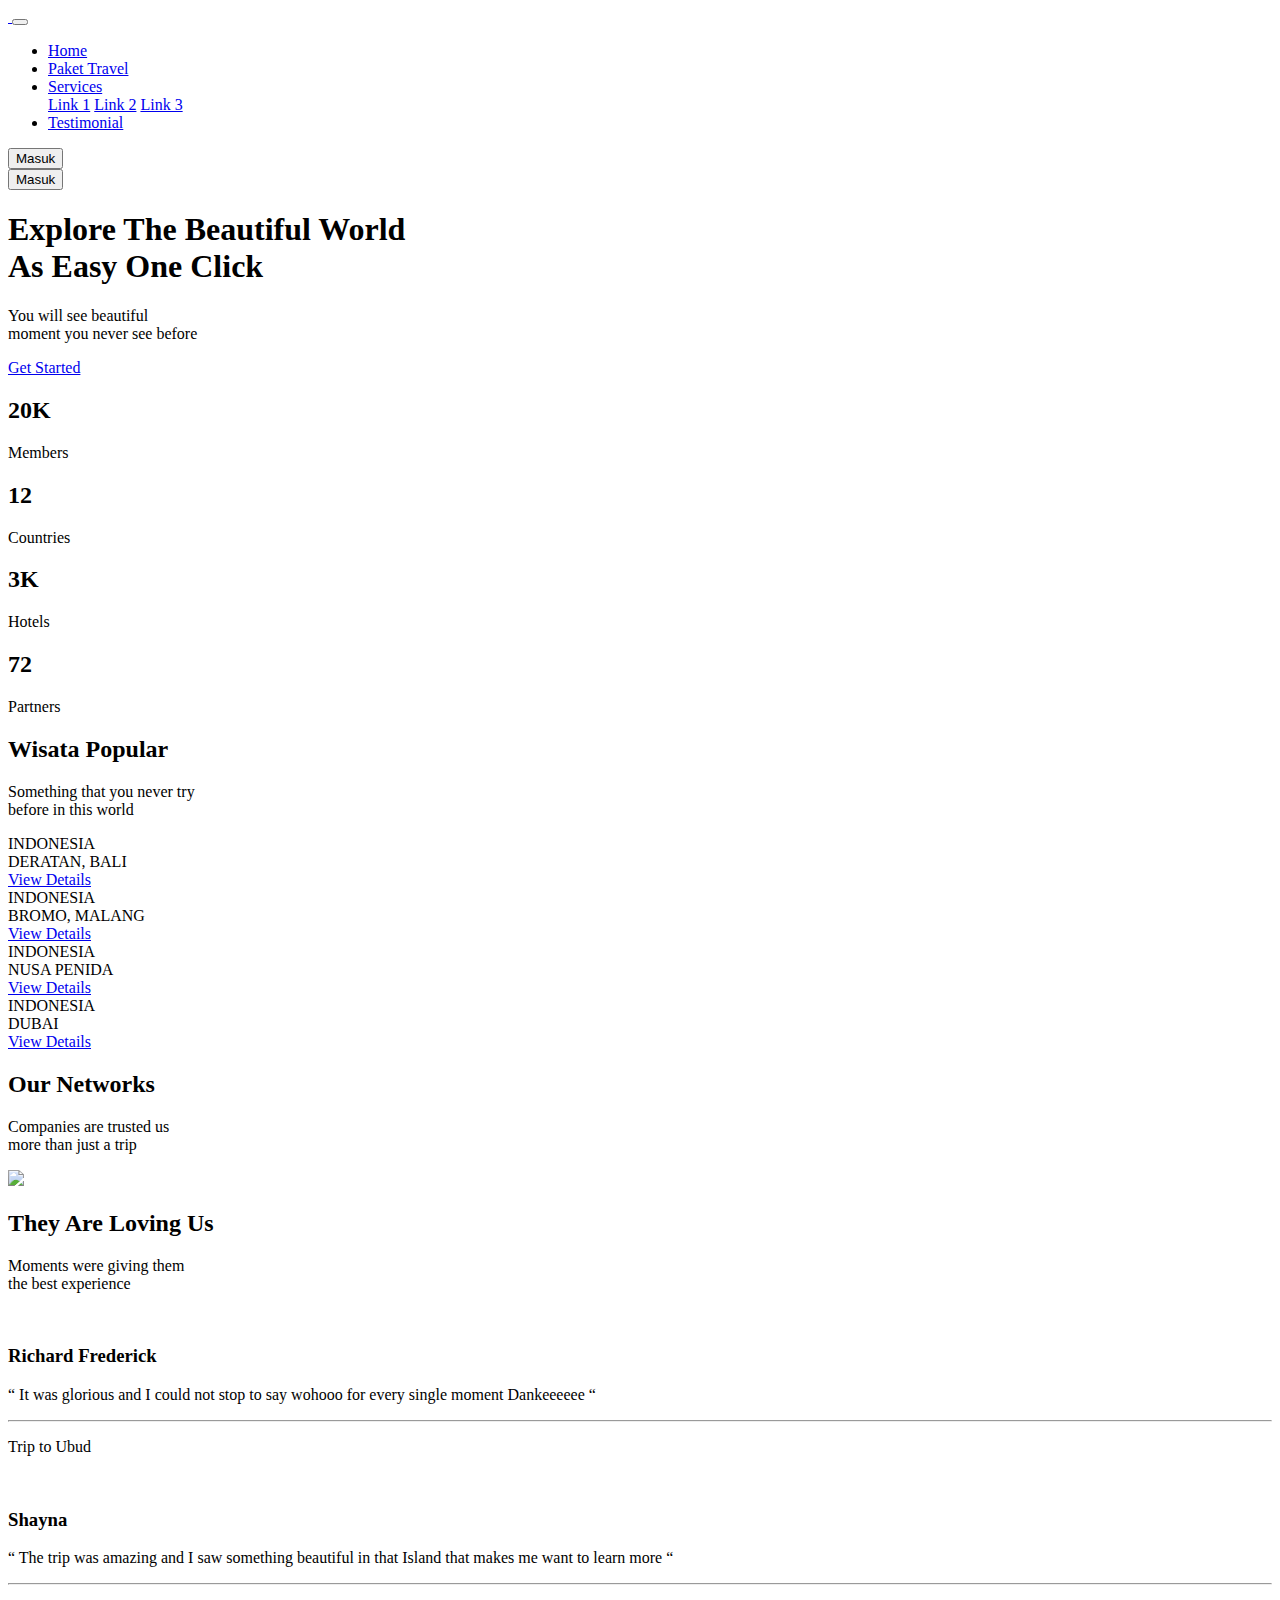
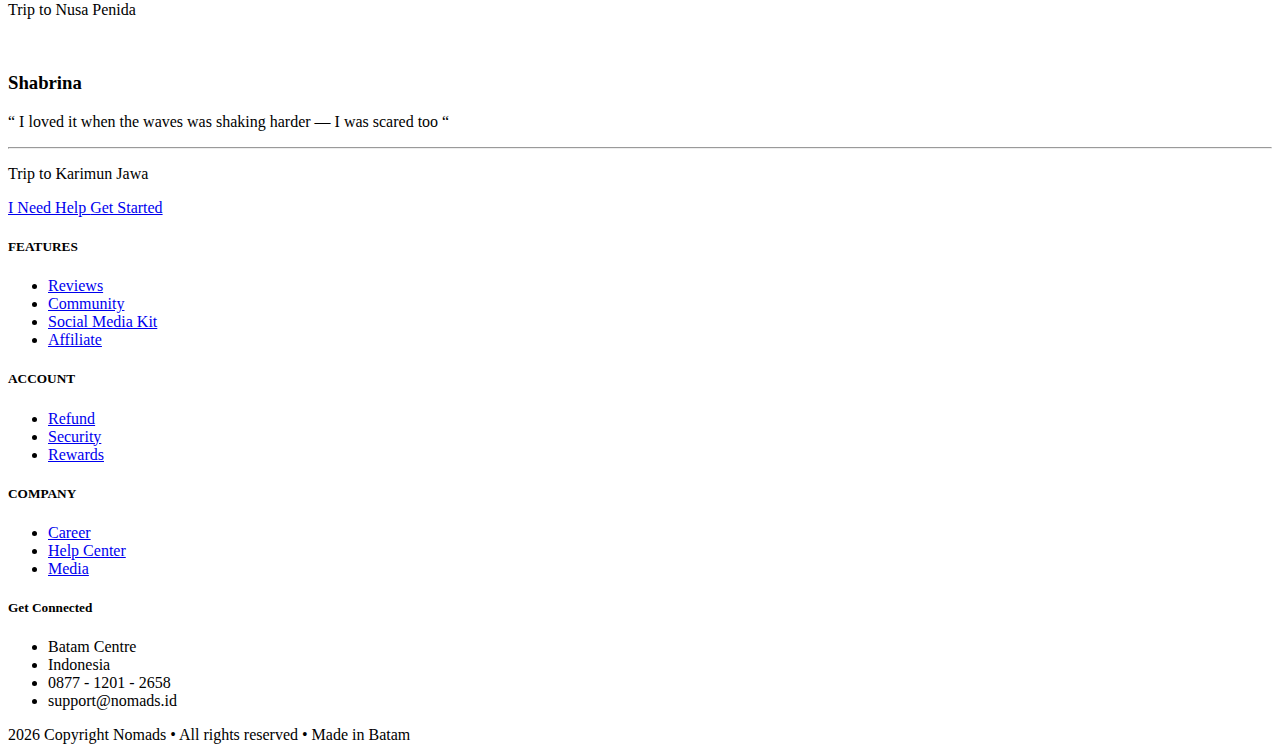
==== index.html @ b2263b2b "Add files via upload" ====
<!DOCTYPE html>
<html lang="en">
  <head>
    <meta charset="UTF-8" />
    <meta name="viewport" content="width=device-width, initial-scale=1.0" />
    <meta http-equiv="X-UA-Compatible" content="ie=edge" />
    <title>Document</title>
    <link
      rel="stylesheet"
      href="frontend/libraries/bootstrap/css/bootstrap.css"
    />
    <link rel="stylesheet" href="frontend/styles/main.css" />
    <link
      href="https://fonts.googleapis.com/css?family=Assistant:200,400,700&&display=swap"
      rel="stylesheet"
    />
    <link
      href="https://fonts.googleapis.com/css?family=Playfair+Display:400,700&display=swap"
      rel="stylesheet"
    />
  </head>
  <body>
    <!-- Semantic elements -->
    <!-- https://www.w3schools.com/html/html5_semantic_elements.asp -->

    <!-- Bootstrap navbar example -->
    <!-- https://www.w3schools.com/bootstrap4/bootstrap_navbar.asp -->
    <div class="container">
      <nav class="row navbar navbar-expand-lg navbar-light bg-white">
        <a class="navbar-brand" href="#">
          <img src="frontend/images/logo@2x.png" alt="" />
        </a>
        <button
          class="navbar-toggler navbar-toggler-right"
          type="button"
          data-toggle="collapse"
          data-target="#navb"
        >
          <span class="navbar-toggler-icon"></span>
        </button>

        <!-- Menu -->
        <div class="collapse navbar-collapse" id="navb">
          <ul class="navbar-nav ml-auto mr-3">
            <li class="nav-item mx-md-2">
              <a class="nav-link active" href="#">Home</a>
            </li>
            <li class="nav-item mx-md-2">
              <a class="nav-link" href="#">Paket Travel</a>
            </li>
            <li class="nav-item dropdown">
              <a
                class="nav-link dropdown-toggle"
                href="#"
                id="navbardrop"
                data-toggle="dropdown"
              >
                Services
              </a>
              <div class="dropdown-menu">
                <a class="dropdown-item" href="#">Link 1</a>
                <a class="dropdown-item" href="#">Link 2</a>
                <a class="dropdown-item" href="#">Link 3</a>
              </div>
            </li>
            <li class="nav-item mx-md-2">
              <a class="nav-link" href="#">Testimonial</a>
            </li>
          </ul>

          <!-- Mobile button -->
          <form class="form-inline d-sm-block d-md-none">
            <button class="btn btn-login my-2 my-sm-0">
              Masuk
            </button>
          </form>
          <!-- Desktop Button -->
          <form class="form-inline my-2 my-lg-0 d-none d-md-block">
            <button class="btn btn-login btn-navbar-right my-2 my-sm-0 px-4">
              Masuk
            </button>
          </form>
        </div>
      </nav>
    </div>
    <header class="text-center">
      <h1>
        Explore The Beautiful World
        <br />
        As Easy One Click
      </h1>
      <p class="mt-3">
        You will see beautiful
        <br />
        moment you never see before
      </p>
      <a href="#" class="btn btn-get-started px-4 mt-4">
        Get Started
      </a>
    </header>
    <main>
      <div class="container">
        <section class="section-stats row justify-content-center" id="stats">
          <div class="col-3 col-md-2 stats-detail">
            <h2>20K</h2>
            <p>Members</p>
          </div>
          <div class="col-3 col-md-2 stats-detail">
            <h2>12</h2>
            <p>Countries</p>
          </div>
          <div class="col-3 col-md-2 stats-detail">
            <h2>3K</h2>
            <p>Hotels</p>
          </div>
          <div class="col-3 col-md-2 stats-detail">
            <h2>72</h2>
            <p>Partners</p>
          </div>
        </section>
      </div>
      <section class="section-popular" id="popular">
        <div class="container">
          <div class="row">
            <div class="col text-center section-popular-heading">
              <h2>Wisata Popular</h2>
              <p>
                Something that you never try
                <br />
                before in this world
              </p>
            </div>
          </div>
        </div>
      </section>
      <section class="section-popular-content" id="popularContent">
        <div class="container">
          <div class="section-popular-travel row justify-content-center">
            <div class="col-sm-6 col-md-4 col-lg-3">
              <div
                class="card-travel text-center d-flex flex-column"
                style="background-image: url('frontend/images/travel-1@2x.jpg');"
              >
                <div class="travel-country">INDONESIA</div>
                <div class="travel-location">DERATAN, BALI</div>
                <div class="travel-button mt-auto">
                  <a href="details.html" class="btn btn-travel-details px-4">
                    View Details
                  </a>
                </div>
              </div>
            </div>
            <div class="col-sm-6 col-md-4 col-lg-3">
              <div
                class="card-travel text-center d-flex flex-column"
                style="background-image: url('frontend/images/travel-2@2x.jpg');"
              >
                <div class="travel-country">INDONESIA</div>
                <div class="travel-location">BROMO, MALANG</div>
                <div class="travel-button mt-auto">
                  <a href="details.html" class="btn btn-travel-details px-4">
                    View Details
                  </a>
                </div>
              </div>
            </div>
            <div class="col-sm-6 col-md-4 col-lg-3">
              <div
                class="card-travel text-center d-flex flex-column"
                style="background-image: url('frontend/images/travel-3@2x.jpg');"
              >
                <div class="travel-country">INDONESIA</div>
                <div class="travel-location">NUSA PENIDA</div>
                <div class="travel-button mt-auto">
                  <a href="details.html" class="btn btn-travel-details px-4">
                    View Details
                  </a>
                </div>
              </div>
            </div>
            <div class="col-sm-6 col-md-4 col-lg-3">
              <div
                class="card-travel text-center d-flex flex-column"
                style="background-image: url('frontend/images/travel-4@2x.jpg');"
              >
                <div class="travel-country">INDONESIA</div>
                <div class="travel-location">DUBAI</div>
                <div class="travel-button mt-auto">
                  <a href="details.html" class="btn btn-travel-details px-4">
                    View Details
                  </a>
                </div>
              </div>
            </div>
          </div>
        </div>
      </section>
      <section class="section-networks" id="networks">
        <div class="container">
          <div class="row">
            <div class="col-md-4">
              <h2>Our Networks</h2>
              <p>
                Companies are trusted us
                <br />
                more than just a trip
              </p>
            </div>
            <div class="col-md-8 text-center">
              <img src="frontend/images/partner.png" class="img-patner" />
            </div>
          </div>
        </div>
      </section>
      <section class="section-testimonials-heading" id="testimonialsHeading">
        <div class="container">
          <div class="row">
            <div class="col text-center">
              <h2>They Are Loving Us</h2>
              <p>
                Moments were giving them
                <br />
                the best experience
              </p>
            </div>
          </div>
        </div>
      </section>
      <section class="section-testimonials-content" id="testimonialsContent">
        <div class="container">
          <div
            class="section-popular-travel row justify-content-center match-height"
          >
            <div class="col-sm-6 col-md-6 col-lg-4">
              <div class="card card-testimonial text-center">
                <div class="testimonial-content">
                  <img
                    src="frontend/images/richard@2x.png"
                    alt=""
                    class="mb-4 rounded-circle"
                  />
                  <h3 class="mb-4">Richard Frederick</h3>
                  <p class="testimonials">
                    “ It was glorious and I could not stop to say wohooo for
                    every single moment Dankeeeeee “
                  </p>
                </div>
                <hr />
                <p class="trip-to mt-2">Trip to Ubud</p>
              </div>
            </div>
            <div class="col-sm-6 col-md-6 col-lg-4">
              <div class="card card-testimonial text-center">
                <div class="testimonial-content">
                  <img
                    src="frontend/images/avatar-2@2x.png"
                    alt=""
                    class="mb-4 rounded-circle"
                  />
                  <h3 class="mb-4">Shayna</h3>
                  <p class="testimonials">
                    “ The trip was amazing and I saw something beautiful in that
                    Island that makes me want to learn more “
                  </p>
                </div>
                <hr />
                <p class="trip-to mt-2">Trip to Nusa Penida</p>
              </div>
            </div>
            <div class="col-sm-6 col-md-6 col-lg-4">
              <div class="card card-testimonial text-center">
                <div class="testimonial-content mb-auto">
                  <img
                    src="frontend/images/avatar-3@2x.png"
                    alt=""
                    class="mb-4 rounded-circle"
                  />
                  <h3 class="mb-4">Shabrina</h3>
                  <p class="testimonials">
                    “ I loved it when the waves was shaking harder — I was
                    scared too “
                  </p>
                </div>
                <hr />
                <p class="trip-to mt-2">Trip to Karimun Jawa</p>
              </div>
            </div>
          </div>
          <div class="row">
            <div class="col-12 text-center">
              <a href="#" class="btn btn-need-help px-4 mt-4 mx-1">
                I Need Help
              </a>
              <a href="#" class="btn btn-get-started px-4 mt-4 mx-1">
                Get Started
              </a>
            </div>
          </div>
        </div>
      </section>
    </main>
    <footer class="section-footer mt-5 mb-4 border-top">
      <div class="container pt-5 pb-5">
        <div class="row justify-content-center">
          <div class="col-12">
            <div class="row">
              <div class="col-12">
                <div class="row">
                  <div class="col-12 col-lg-3">
                    <h5>FEATURES</h5>
                    <ul class="list-unstyled">
                      <li>
                        <a href="#">Reviews</a>
                      </li>
                      <li>
                        <a href="#">Community</a>
                      </li>
                      <li>
                        <a href="#">Social Media Kit</a>
                      </li>
                      <li>
                        <a href="#">Affiliate</a>
                      </li>
                    </ul>
                  </div>
                  <div class="col-12 col-lg-3">
                    <h5>ACCOUNT</h5>
                    <ul class="list-unstyled">
                      <li><a href="#">Refund</a></li>
                      <li><a href="#">Security</a></li>
                      <li><a href="#">Rewards</a></li>
                    </ul>
                  </div>
                  <div class="col-12 col-lg-3">
                    <h5>COMPANY</h5>
                    <ul class="list-unstyled">
                      <li><a href="#">Career</a></li>
                      <li><a href="#">Help Center</a></li>
                      <li><a href="#">Media</a></li>
                    </ul>
                  </div>
                  <div class="col-12 col-lg-3">
                    <h5>Get Connected</h5>
                    <ul class="list-unstyled">
                      <li>Batam Centre</li>
                      <li>Indonesia</li>
                      <li>0877 - 1201 - 2658</li>
                      <li>support@nomads.id</li>
                    </ul>
                  </div>
                </div>
              </div>
            </div>
          </div>
        </div>
      </div>
      <div class="container-fluid">
        <div
          class="row border-top justify-content-center align-items-center pt-4"
        >
          <div class="col-auto text-gray-500 font-weight-light">
            <script>document.write(new Date().getFullYear())</script> Copyright Nomads • All rights reserved • Made in Batam
          </div>
        </div>
      </div>
    </footer>
    <script src="frontend/libraries/retina/retina.js"></script>
    <script src="frontend/libraries/jquery/jquery-3.4.1.min.js"></script>
    <script src="frontend/libraries/bootstrap/js/bootstrap.js"></script>
  </body>
</html>
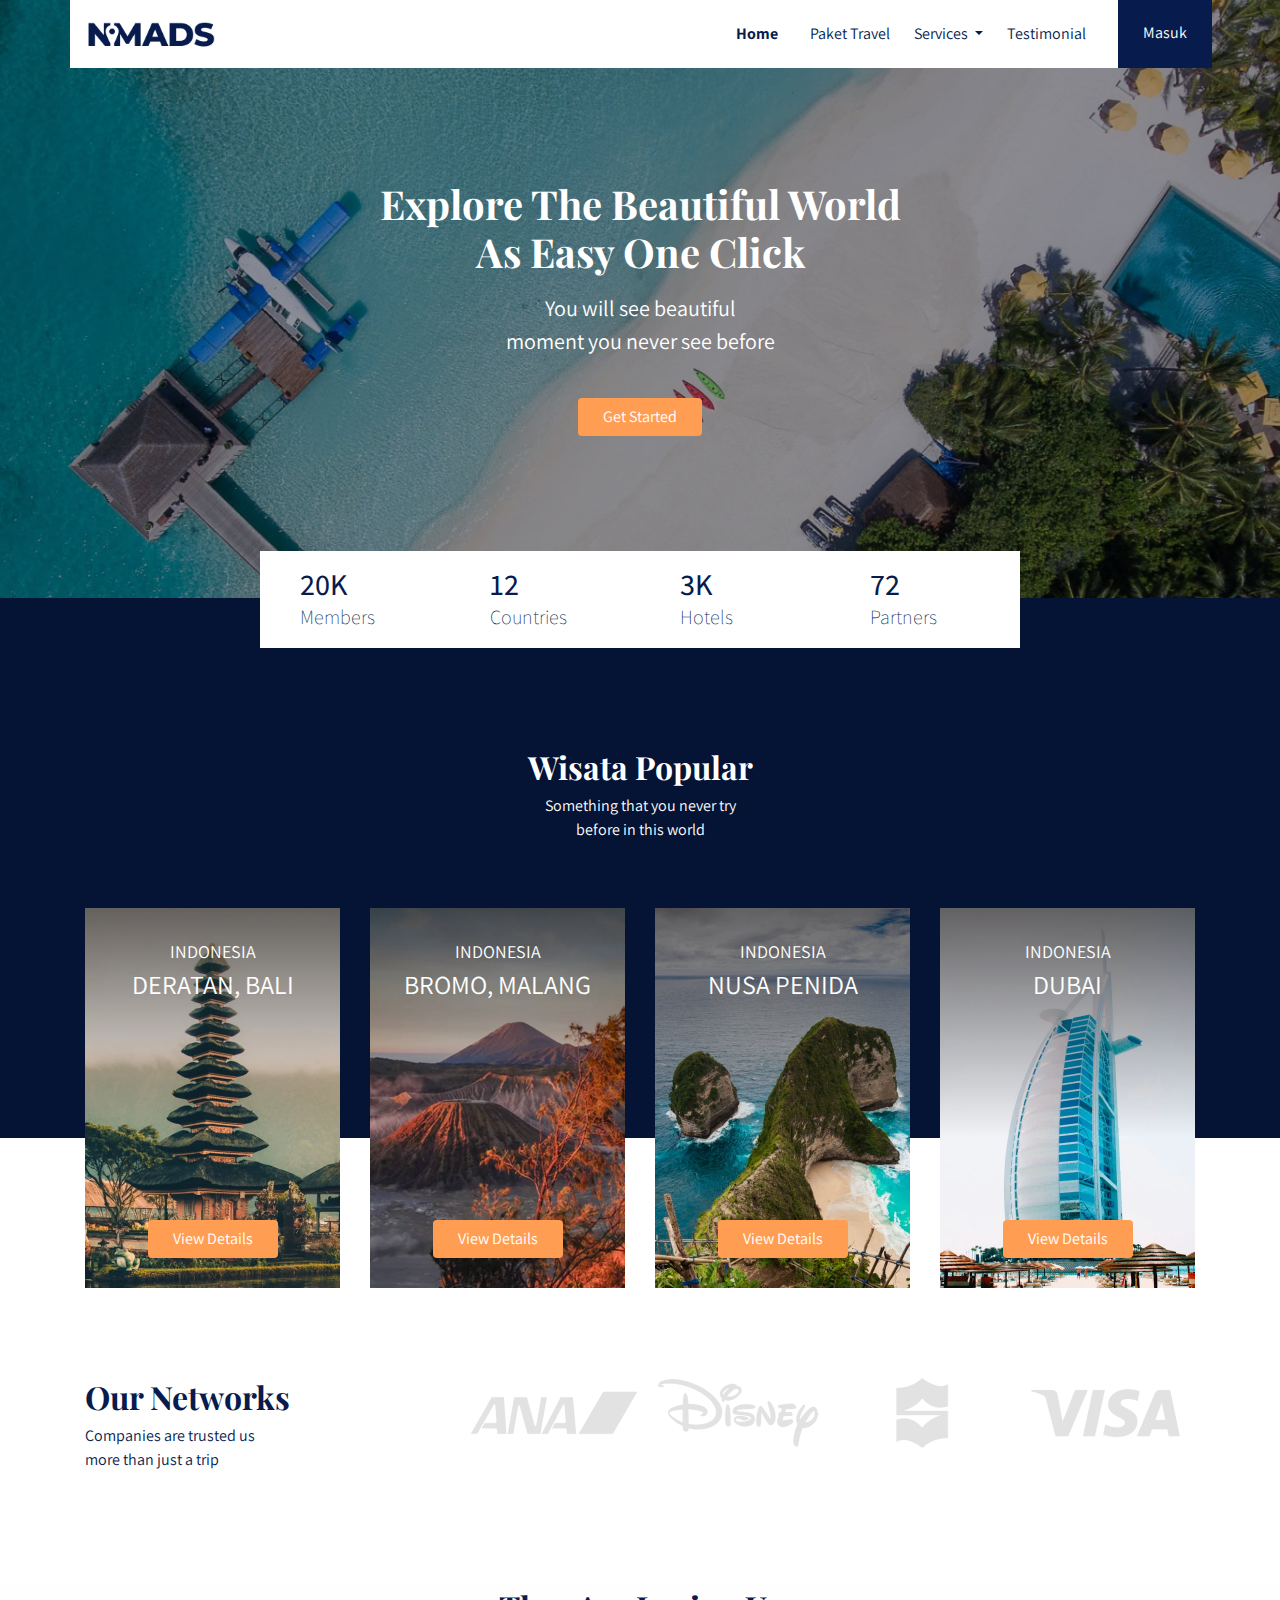
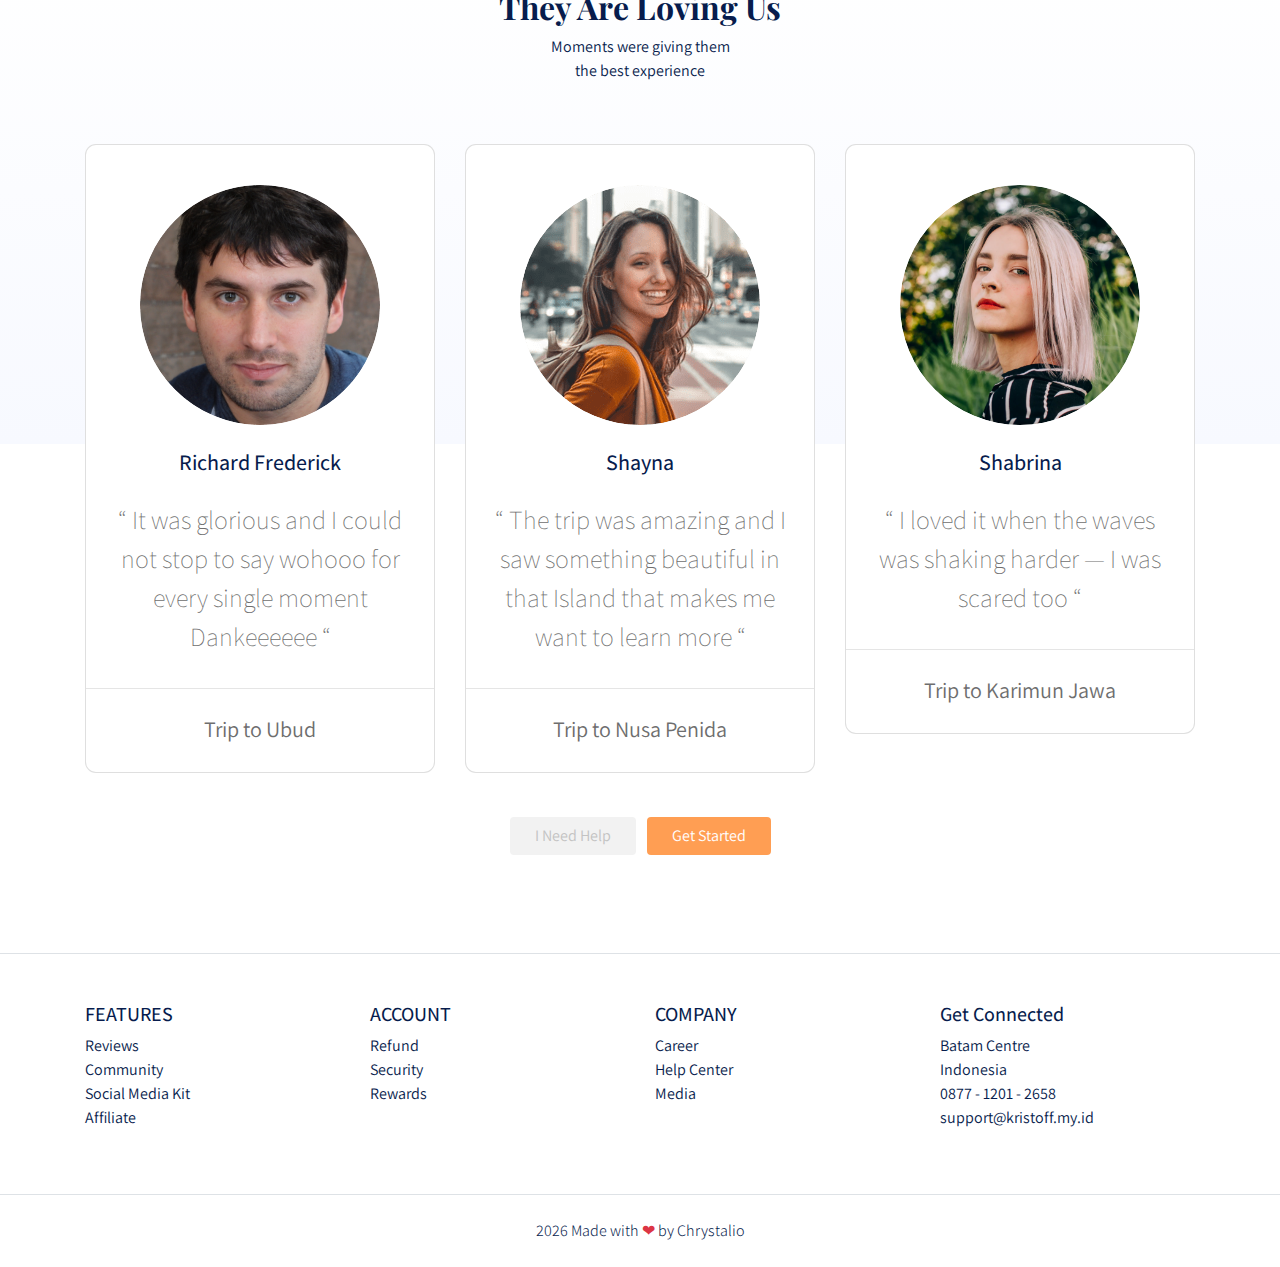
==== commit d580ce97: "Fix footer and navbar" ====
--- a/index.html
+++ b/index.html
@@ -345,7 +345,7 @@
                       <li>Batam Centre</li>
                       <li>Indonesia</li>
                       <li>0877 - 1201 - 2658</li>
-                      <li>support@nomads.id</li>
+                      <li>support@kristoff.my.id</li>
                     </ul>
                   </div>
                 </div>
@@ -359,7 +359,7 @@
           class="row border-top justify-content-center align-items-center pt-4"
         >
           <div class="col-auto text-gray-500 font-weight-light">
-            <script>document.write(new Date().getFullYear())</script> Copyright Nomads • All rights reserved • Made in Batam
+            <script>document.write(new Date().getFullYear())</script> Made with <span class="text-danger"> &#10084; </span> by <a href="https://github.com/chrystalio" target="_blank"> Chrystalio</a>
           </div>
         </div>
       </div>
--- a/frontend/styles/main.css
+++ b/frontend/styles/main.css
@@ -0,0 +1,442 @@
+body {
+  background-color: #fff;
+  font-family: 'Assistant', sans-serif;
+  color: #071C4D;
+}
+
+.navbar-brand img {
+  max-height: 40px;
+}
+
+.btn-navbar-right {
+  margin-top: -10px !important;
+  margin-bottom: -8px !important;
+  margin-right: -18px !important;
+  height: 70px;
+  border-radius: 0;
+}
+
+.navbar-light .navbar-nav .nav-link {
+  color: #071C4D;
+}
+
+.navbar-light .navbar-nav .nav-link.active {
+  font-weight: bold;
+  color: #071C4D !important;
+}
+
+.btn-login {
+  background-color: #071C4D;
+  color: #fff;
+}
+
+.btn-login:hover {
+  color: #fff;
+}
+
+header {
+  margin-top: -68px;
+  padding: 180px 0 165px;
+  background-image: url("../images/header-background@2x.jpg");
+  background-size: cover;
+}
+
+header h1,
+header p {
+  color: #fff;
+}
+
+header h1 {
+  font-family: 'Playfair Display', serif;
+  font-weight: bold;
+}
+
+header p {
+  font-size: 22px;
+}
+
+header .btn-get-started {
+  background-color: #FF9E53;
+  color: #fff;
+}
+
+header .btn-get-started:hover {
+  color: #fff;
+}
+
+.section-stats {
+  margin-top: -50px;
+}
+
+.section-stats .stats-detail {
+  padding-top: 15px;
+  background: #fff;
+  padding-left: 40px;
+}
+
+.section-stats h2 {
+  font-size: 30px;
+  margin-bottom: 0;
+}
+
+.section-stats p {
+  font-size: 20px;
+  font-weight: lighter;
+}
+
+.section-popular {
+  min-height: 540px;
+  background: #051334;
+  margin-top: -50px;
+  margin-bottom: -230px;
+}
+
+.section-popular .section-popular-heading {
+  margin-top: 150px;
+}
+
+.section-popular .section-popular-heading h2,
+.section-popular .section-popular-heading p {
+  color: #fff;
+}
+
+.section-popular .section-popular-heading h2 {
+  font-family: 'Playfair Display', serif;
+  font-weight: bold;
+}
+
+.section-popular-content .section-popular-travel .card-travel {
+  min-height: 380px;
+  background: #fff;
+  color: #fff;
+  padding: 30px;
+  background-size: cover;
+  margin-bottom: 20px;
+}
+
+.section-popular-content .section-popular-travel .card-travel .travel-country {
+  font-size: 18px;
+  color: #fff;
+}
+
+.section-popular-content .section-popular-travel .card-travel .travel-location {
+  font-size: 26px;
+  color: #fff;
+}
+
+.section-popular-content .section-popular-travel .card-travel .travel-button .btn-travel-details {
+  background-color: #FF9E53;
+  color: #fff;
+}
+
+.section-popular-content .section-popular-travel .card-travel .travel-button .btn-travel-details:hover {
+  color: #fff;
+}
+
+.section-networks {
+  background-color: #fff;
+  margin-top: -170px;
+  padding-top: 240px;
+  padding-bottom: 50px;
+}
+
+.section-networks h2 {
+  font-family: 'Playfair Display', serif;
+  font-weight: bold;
+}
+
+.section-networks img {
+  max-width: 100%;
+}
+
+.section-testimonials-heading {
+  background: -webkit-gradient(linear, left top, left bottom, from(#fff), to(#f7f9ff));
+  background: linear-gradient(#fff 0%, #f7f9ff 100%);
+  padding-top: 50px;
+  min-height: 506px;
+}
+
+.section-testimonials-heading h2 {
+  font-family: 'Playfair Display', serif;
+  font-weight: bold;
+}
+
+.section-testimonials-content {
+  margin-top: -300px;
+  padding-bottom: 50px;
+}
+
+.section-testimonials-content .card-testimonial {
+  padding: 40px 20px 10px;
+  border-radius: 11px;
+  margin-bottom: 20px;
+}
+
+.section-testimonials-content .card-testimonial .testimonial-content {
+  min-height: 380px;
+}
+
+.section-testimonials-content .card-testimonial h3 {
+  font-size: 22px;
+}
+
+.section-testimonials-content .card-testimonial .testimonials {
+  font-size: 26px;
+  text-align: center;
+  color: #6e6e6e;
+  font-weight: 200;
+}
+
+.section-testimonials-content .card-testimonial .trip-to {
+  font-weight: normal;
+  font-size: 22px;
+  color: #6e6e6e;
+}
+
+.section-testimonials-content .card-testimonial hr {
+  margin-left: -20px;
+  margin-right: -20px;
+}
+
+.section-testimonials-content .btn-get-started {
+  background-color: #FF9E53;
+  color: #fff;
+}
+
+.section-testimonials-content .btn-get-started:hover {
+  color: #fff;
+}
+
+.section-testimonials-content .btn-need-help {
+  background-color: #F2F2F2;
+  color: #C3C3C3;
+}
+
+.section-testimonials-content .btn-need-help:hover {
+  color: #C3C3C3;
+}
+
+.section-footer a {
+  color: #071c4d;
+}
+
+.section-details-header {
+  min-height: 310px;
+  background: #e4e6eb;
+  margin-top: -68px;
+}
+
+.section-details-content {
+  margin-top: -210px;
+  min-height: 100vh;
+}
+
+.section-details-content .breadcrumb {
+  background-color: transparent;
+  padding: 0;
+  margin-bottom: 30px;
+}
+
+.section-details-content .breadcrumb-item.active {
+  font-weight: bold;
+  color: #071C4D;
+}
+
+.section-details-content .card-details {
+  padding: 30px;
+  border-radius: 11px;
+}
+
+.section-details-content .card-details .trip-informations th {
+  font-weight: 300;
+  font-size: 18px;
+  color: #071c4d;
+}
+
+.section-details-content .card-details .trip-informations td {
+  font-weight: 300;
+  font-size: 18px;
+  color: #b1b1b1;
+}
+
+.section-details-content .card-details .trip-informations .text-blue {
+  color: #071C4D;
+  font-weight: bold;
+}
+
+.section-details-content .card-details .trip-informations .text-orange {
+  color: #FF9E53;
+  font-weight: bold;
+}
+
+.section-details-content .card-details h1 {
+  font-size: 26px;
+}
+
+.section-details-content .card-details h2 {
+  font-size: 20px;
+}
+
+.section-details-content .card-details p {
+  font-size: 18px;
+  color: #b1b1b1;
+}
+
+.section-details-content .card-details .payment-instructions {
+  font-weight: 300;
+  font-size: 14px;
+  color: #b1b1b1;
+}
+
+.section-details-content .card-details .disclaimer {
+  font-weight: 300;
+  font-size: 14px;
+  color: #b1b1b1;
+}
+
+.section-details-content .card-right {
+  border-bottom-left-radius: 0;
+  border-bottom-right-radius: 0;
+  border-bottom: none;
+}
+
+.section-details-content .gallery .xzoom-container {
+  display: block;
+}
+
+.section-details-content .gallery .xzoom-container .xzoom {
+  width: 100%;
+  -webkit-box-shadow: none;
+          box-shadow: none;
+  margin-bottom: 10px;
+}
+
+.section-details-content .gallery .xzoom-container .xactive {
+  border: 2px solid #1abc9c;
+  -webkit-box-shadow: none;
+          box-shadow: none;
+}
+
+.section-details-content .features {
+  margin-top: 20px;
+}
+
+.section-details-content .features h3 {
+  font-size: 18px;
+  color: #071c4d;
+  margin-bottom: 0;
+}
+
+.section-details-content .features p {
+  margin-bottom: 0;
+}
+
+.section-details-content .features .description {
+  margin-left: 10px;
+  overflow: hidden;
+  float: left;
+}
+
+.section-details-content .features .features-image {
+  width: 45px;
+  height: 45px;
+  float: left;
+}
+
+.section-details-content .join-container {
+  margin-top: -16px;
+}
+
+.section-details-content .btn-join-now {
+  background-color: #FF9E53;
+  color: #fff;
+  border-radius: 0;
+}
+
+.section-details-content .btn-join-now:hover {
+  color: #fff;
+}
+
+.section-details-content .bank .bank-item h3 {
+  font-size: 18px;
+  color: #071c4d;
+  margin-bottom: 0;
+}
+
+.section-details-content .bank .bank-item p {
+  margin-bottom: 0;
+}
+
+.section-details-content .bank .bank-item .description {
+  margin-left: 10px;
+  overflow: hidden;
+  float: left;
+}
+
+.section-details-content .bank .bank-item .description p {
+  font-family: Assistant;
+  font-weight: normal;
+  font-size: 16px;
+  text-align: left;
+  color: #071c4d;
+}
+
+.section-details-content .bank .bank-item .bank-image {
+  width: 45px;
+  height: 45px;
+  float: left;
+}
+
+.section-details-content .btn-add-now {
+  background-color: #071C4D;
+  color: #fff;
+}
+
+.section-details-content .btn-add-now:hover {
+  color: #fff;
+}
+
+.section-details-content .input-group-text {
+  background-color: transparent;
+}
+
+.section-details-content h3 {
+  font-weight: 400;
+  font-size: 14px;
+  color: #071c4d;
+}
+
+.section-details-content .gj-datepicker .datepicker {
+  border-right: 0;
+}
+
+.section-details-content .gj-datepicker .input-group-append .btn {
+  padding-right: 30px;
+}
+
+.section-success {
+  height: 90vh;
+}
+
+.section-success h1 {
+  font-weight: 600;
+  font-size: 26px;
+  color: #071c4d;
+}
+
+.section-success p {
+  font-weight: 300;
+  font-size: 18px;
+  color: #b1b1b1;
+}
+
+.section-success .btn-home-page {
+  border-radius: 4px;
+  background: #071c4d;
+  color: #fff;
+}
+
+.section-success .btn-home-page:hover {
+  color: #fff;
+}
+/*# sourceMappingURL=main.css.map */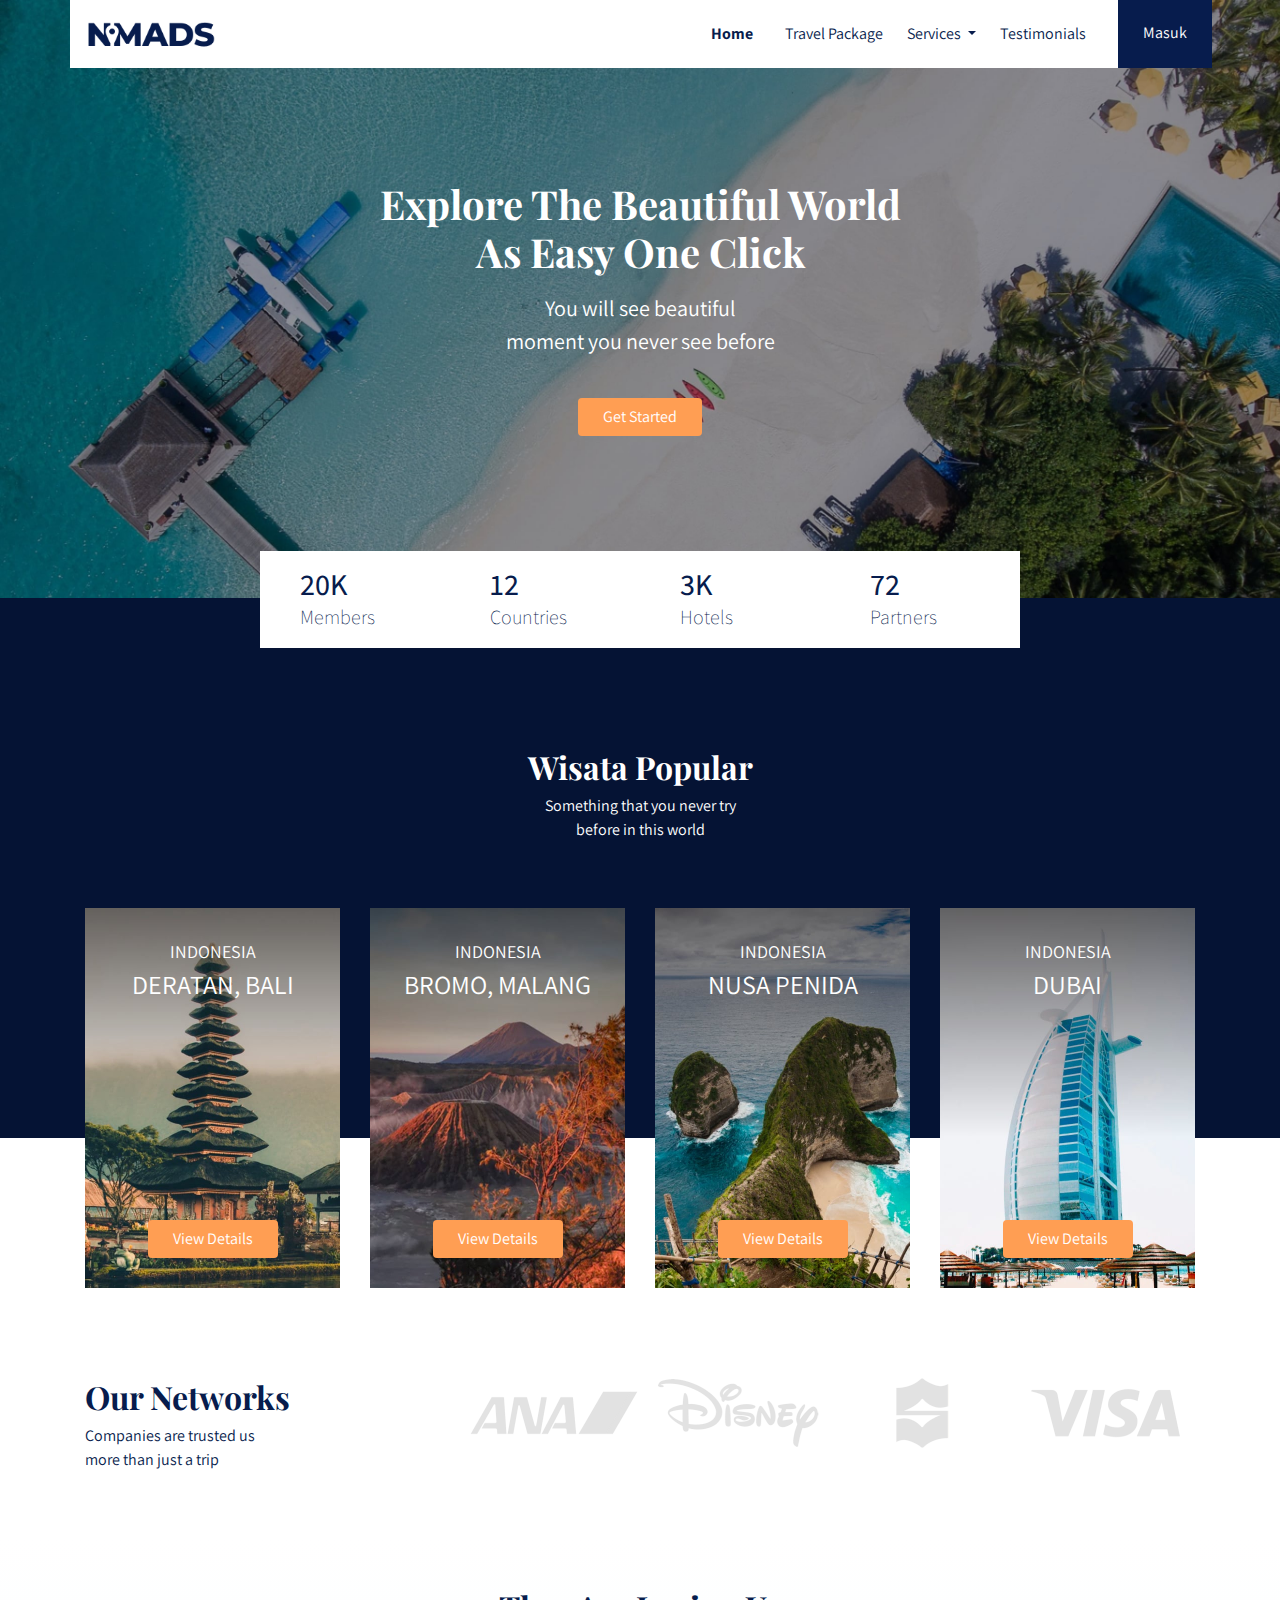
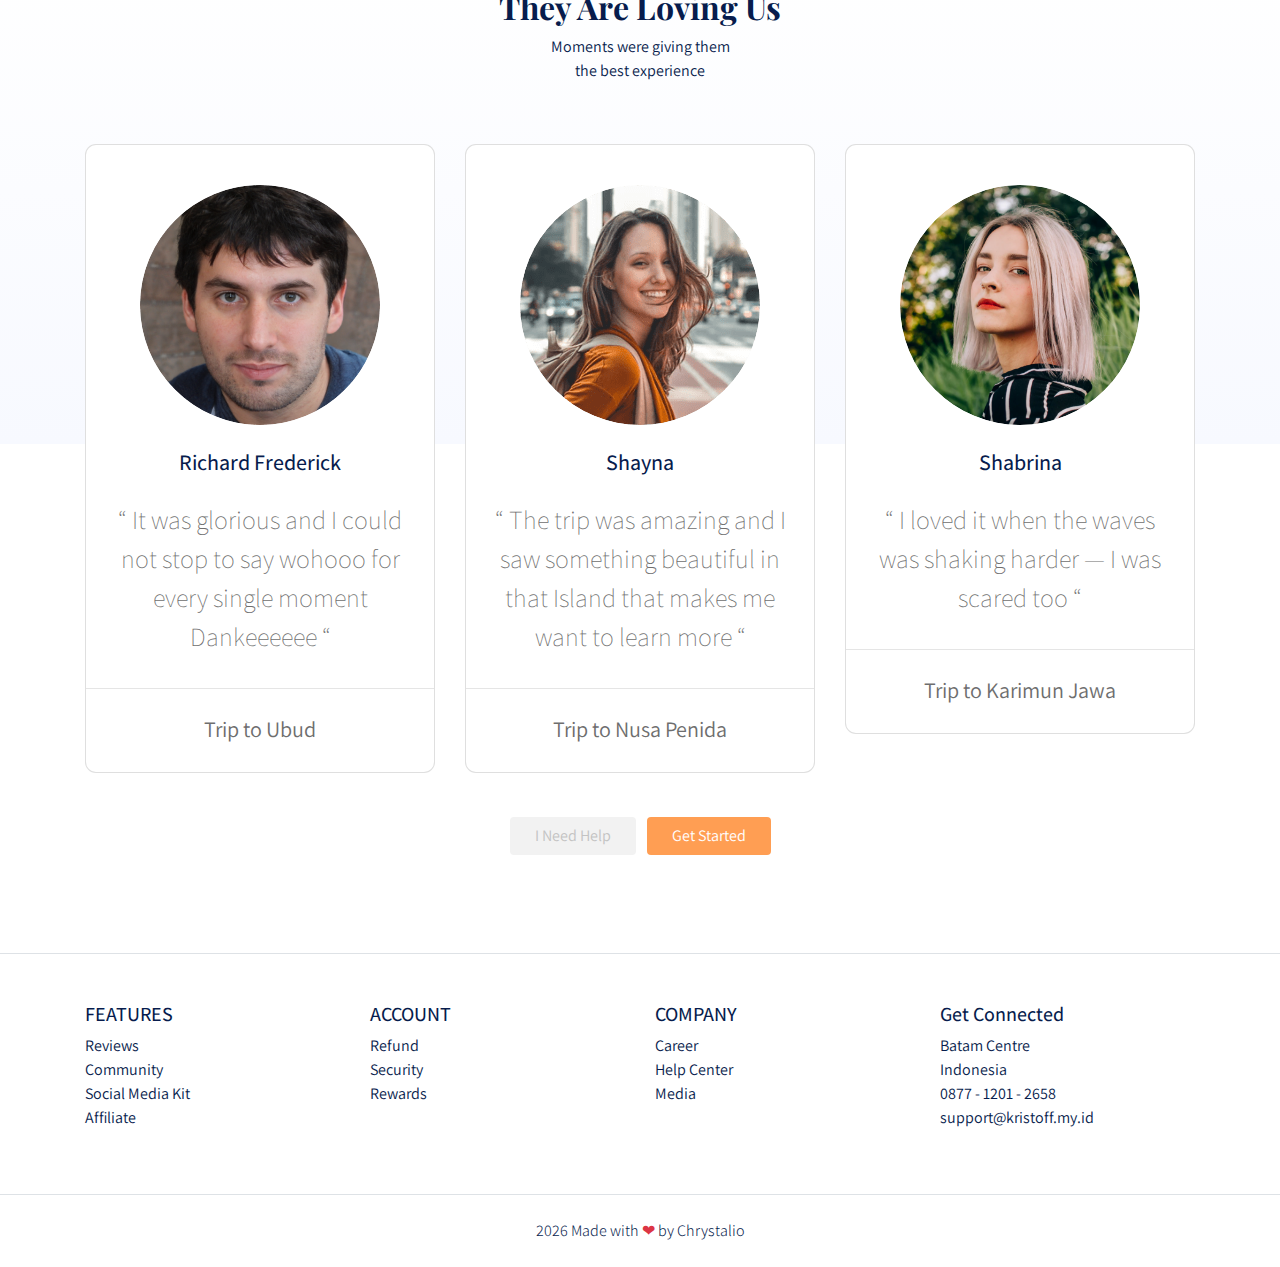
==== commit bb86a0ef: "Fix navbar translation" ====
--- a/index.html
+++ b/index.html
@@ -46,7 +46,7 @@
               <a class="nav-link active" href="#">Home</a>
             </li>
             <li class="nav-item mx-md-2">
-              <a class="nav-link" href="#">Paket Travel</a>
+              <a class="nav-link" href="#">Travel Package</a>
             </li>
             <li class="nav-item dropdown">
               <a
@@ -64,7 +64,7 @@
               </div>
             </li>
             <li class="nav-item mx-md-2">
-              <a class="nav-link" href="#">Testimonial</a>
+              <a class="nav-link" href="#">Testimonials</a>
             </li>
           </ul>
 
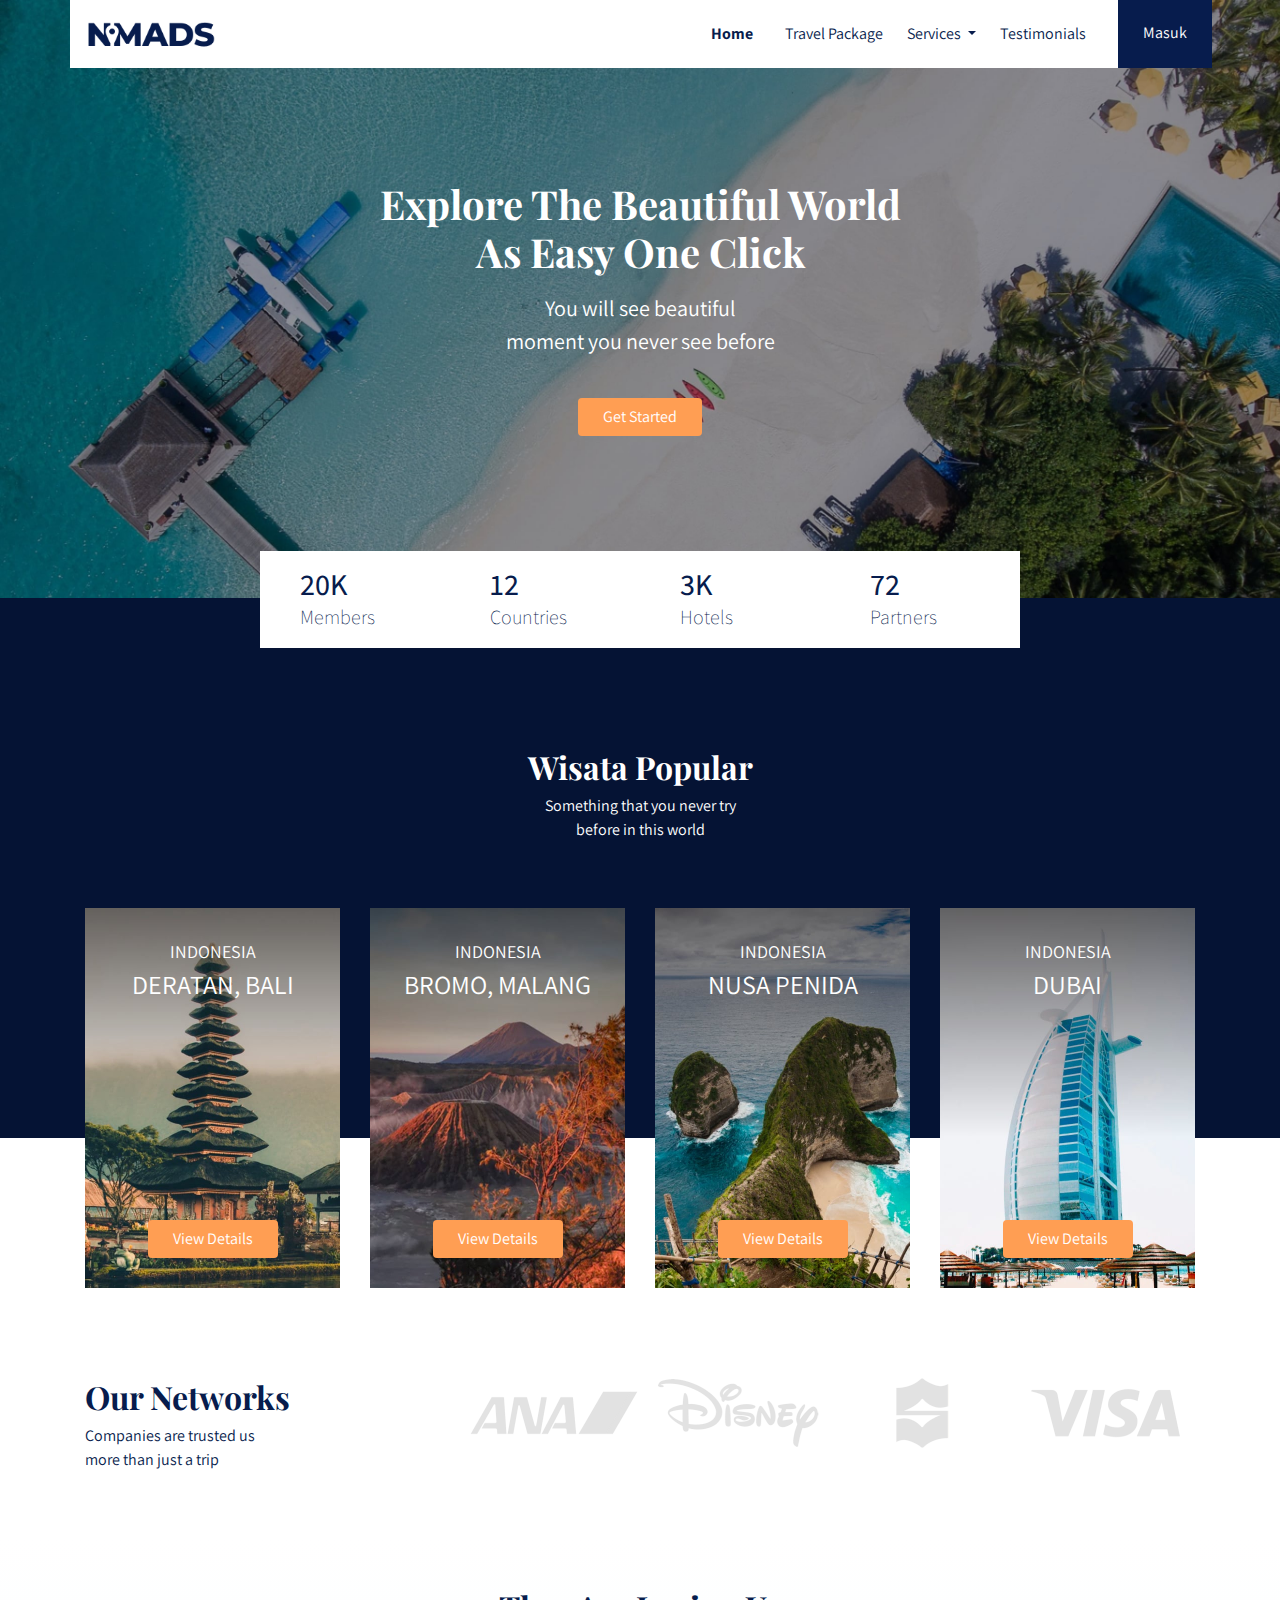
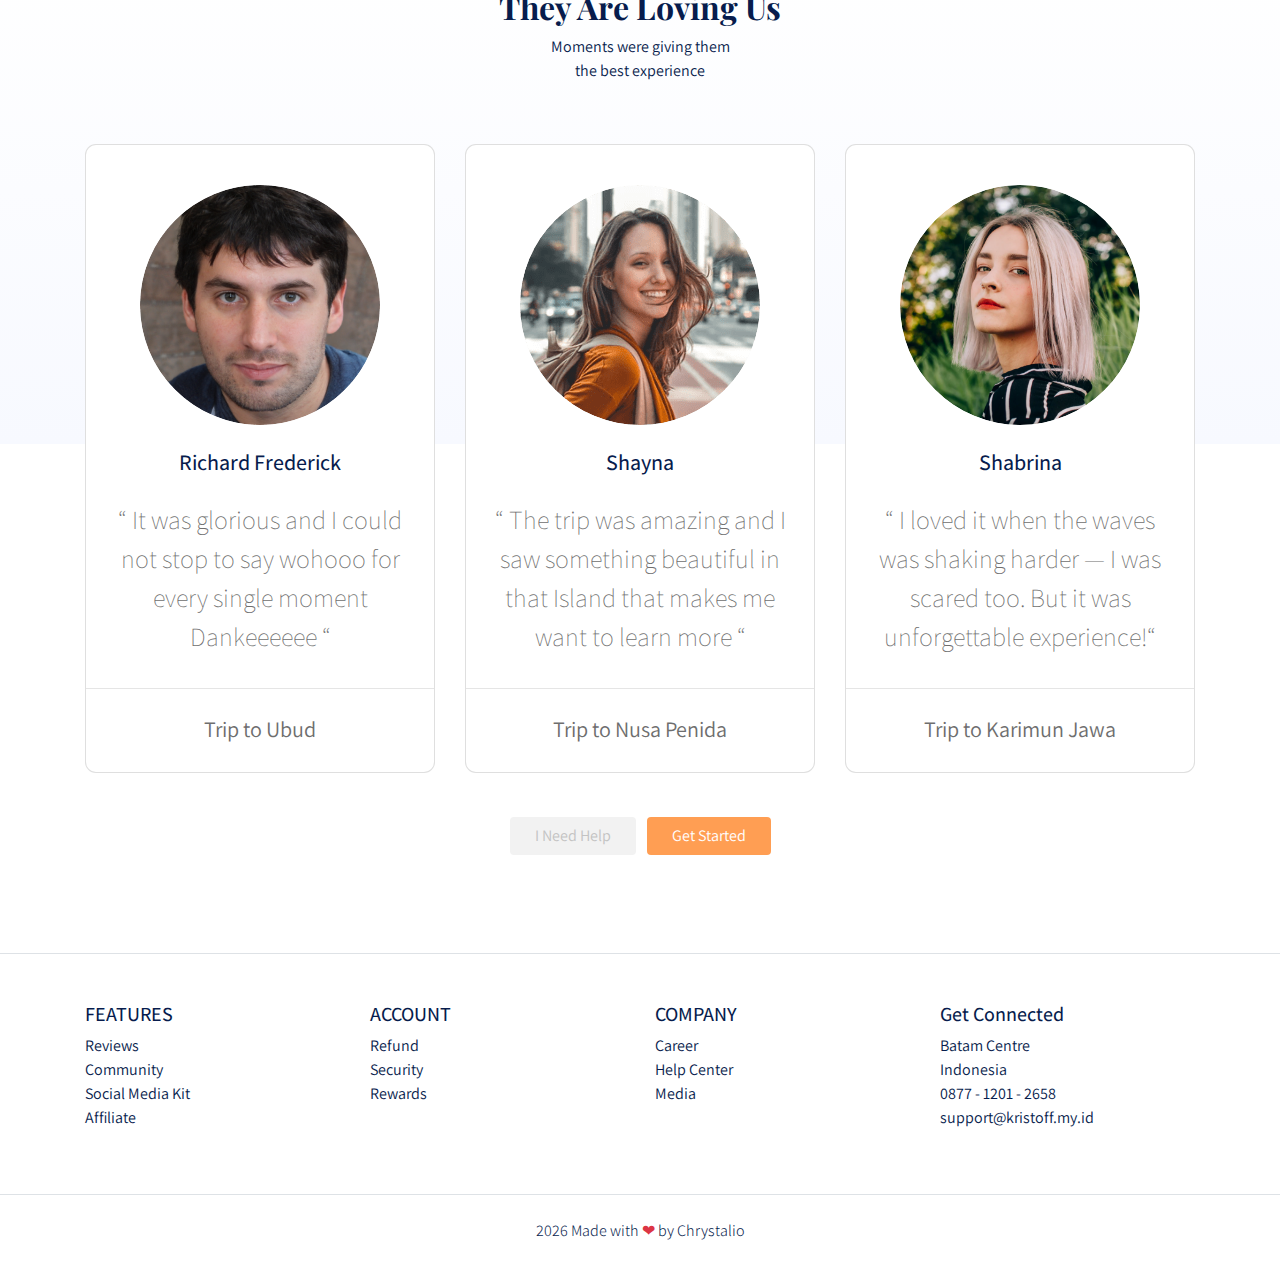
==== commit 4a0a8799: "Add testimonial message" ====
--- a/index.html
+++ b/index.html
@@ -4,7 +4,7 @@
     <meta charset="UTF-8" />
     <meta name="viewport" content="width=device-width, initial-scale=1.0" />
     <meta http-equiv="X-UA-Compatible" content="ie=edge" />
-    <title>Document</title>
+    <title>Nomads - Travel</title>
     <link
       rel="stylesheet"
       href="frontend/libraries/bootstrap/css/bootstrap.css"
@@ -278,7 +278,7 @@
                   <h3 class="mb-4">Shabrina</h3>
                   <p class="testimonials">
                     “ I loved it when the waves was shaking harder — I was
-                    scared too “
+                    scared too. But it was unforgettable experience!“
                   </p>
                 </div>
                 <hr />
